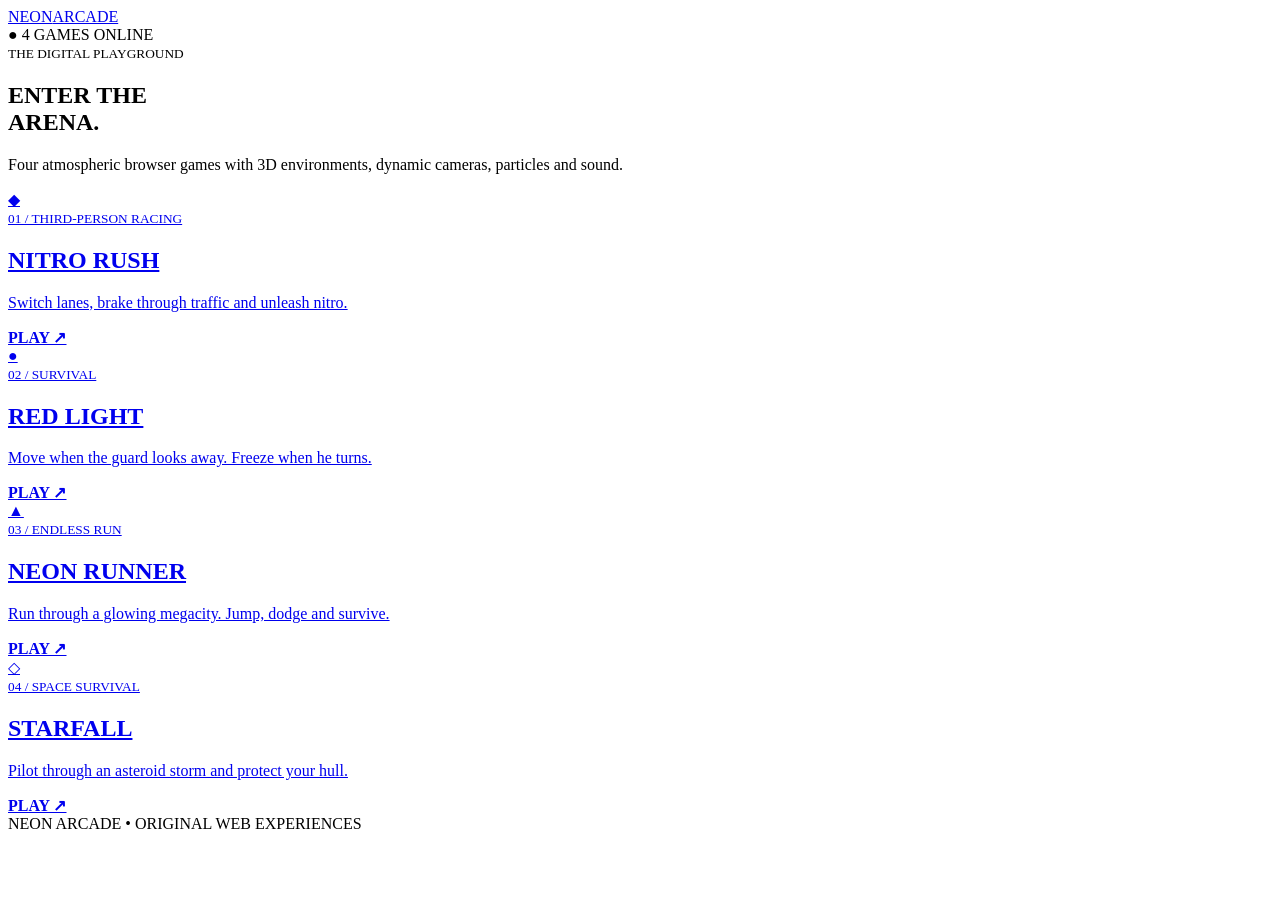
==== index.html @ 2b0072c9 "Add files via upload" ====
<!doctype html><html lang="en"><head><meta charset="utf-8"><meta name="viewport" content="width=device-width,initial-scale=1"><title>Neon Arcade</title><link rel="stylesheet" href="css/main.css"></head><body><div class="glow"></div><header><a class="logo" href="index.html">NEON<span>ARCADE</span></a><div class="live">● 4 GAMES ONLINE</div></header><main><section class="hero"><small>THE DIGITAL PLAYGROUND</small><h1>ENTER THE<br><strong>ARENA.</strong></h1><p>Four atmospheric browser games with 3D environments, dynamic cameras, particles and sound.</p></section><section class="grid">
<a class="card red" href="games/racing.html"><div class="art"><div class="road"></div><div class="car">◆</div></div><div><small>01 / THIRD-PERSON RACING</small><h2>NITRO RUSH</h2><p>Switch lanes, brake through traffic and unleash nitro.</p><b>PLAY ↗</b></div></a>
<a class="card green" href="games/redlight.html"><div class="art"><div class="moon"></div><div class="guard">●</div></div><div><small>02 / SURVIVAL</small><h2>RED LIGHT</h2><p>Move when the guard looks away. Freeze when he turns.</p><b>PLAY ↗</b></div></a>
<a class="card cyan" href="games/runner.html"><div class="art city"><div class="sun"></div><div class="runner">▲</div><div class="blocks"></div></div><div><small>03 / ENDLESS RUN</small><h2>NEON RUNNER</h2><p>Run through a glowing megacity. Jump, dodge and survive.</p><b>PLAY ↗</b></div></a>
<a class="card blue" href="games/asteroids.html"><div class="art space"><div class="planet"></div><div class="ship">◇</div><div class="stars"></div></div><div><small>04 / SPACE SURVIVAL</small><h2>STARFALL</h2><p>Pilot through an asteroid storm and protect your hull.</p><b>PLAY ↗</b></div></a>
</section></main><footer>NEON ARCADE <span>•</span> ORIGINAL WEB EXPERIENCES</footer></body></html>
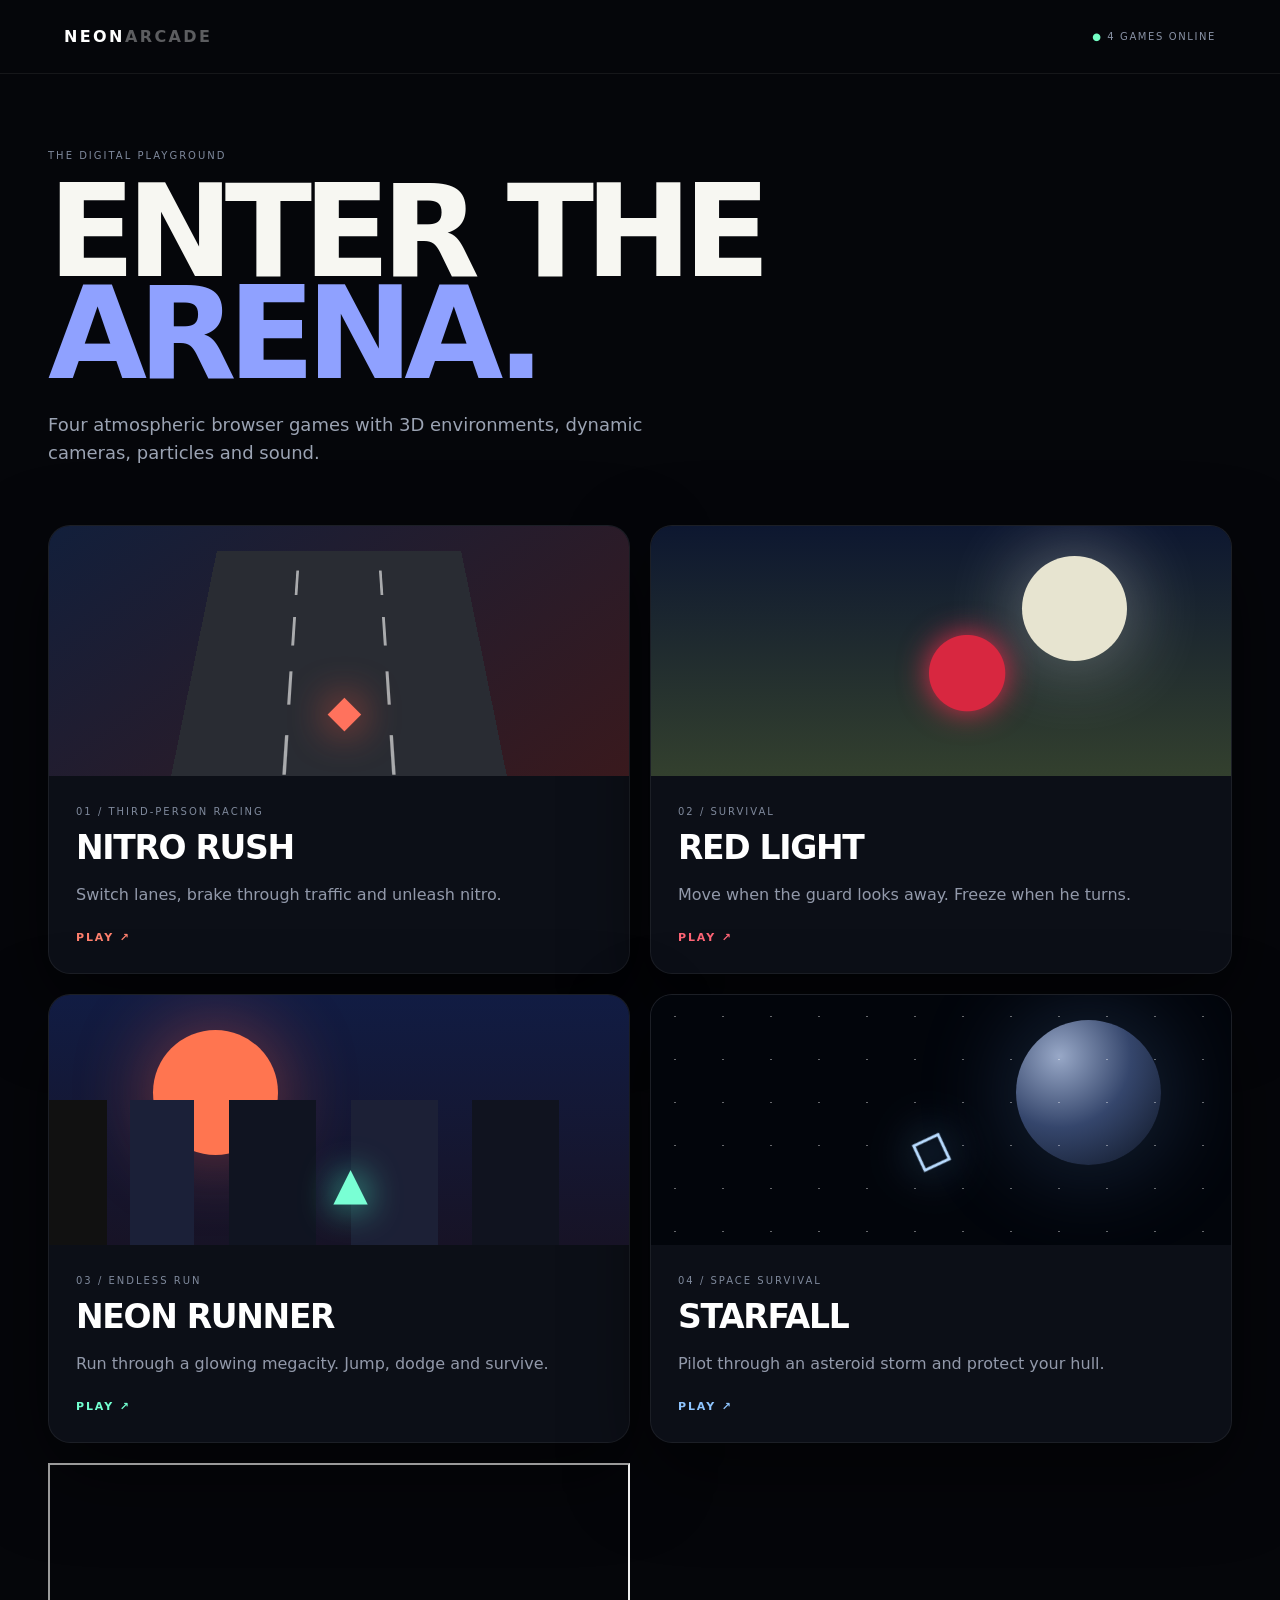
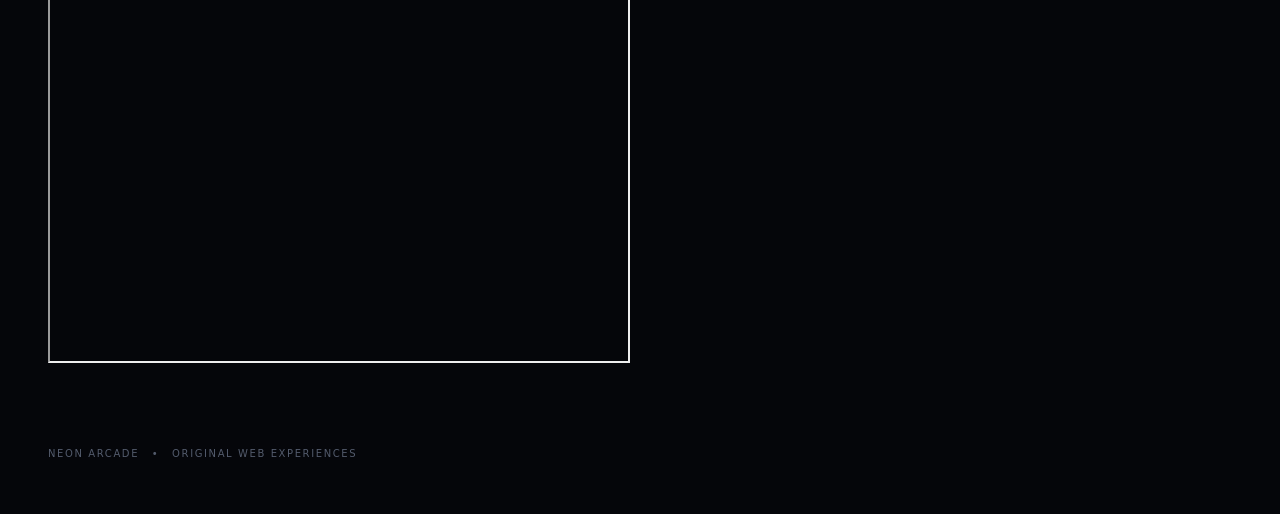
==== commit 4bb77747: "Update index.html" ====
--- a/index.html
+++ b/index.html
@@ -3,4 +3,5 @@
 <a class="card green" href="games/redlight.html"><div class="art"><div class="moon"></div><div class="guard">●</div></div><div><small>02 / SURVIVAL</small><h2>RED LIGHT</h2><p>Move when the guard looks away. Freeze when he turns.</p><b>PLAY ↗</b></div></a>
 <a class="card cyan" href="games/runner.html"><div class="art city"><div class="sun"></div><div class="runner">▲</div><div class="blocks"></div></div><div><small>03 / ENDLESS RUN</small><h2>NEON RUNNER</h2><p>Run through a glowing megacity. Jump, dodge and survive.</p><b>PLAY ↗</b></div></a>
 <a class="card blue" href="games/asteroids.html"><div class="art space"><div class="planet"></div><div class="ship">◇</div><div class="stars"></div></div><div><small>04 / SPACE SURVIVAL</small><h2>STARFALL</h2><p>Pilot through an asteroid storm and protect your hull.</p><b>PLAY ↗</b></div></a>
-</section></main><footer>NEON ARCADE <span>•</span> ORIGINAL WEB EXPERIENCES</footer></body></html>+  <iframe src="https://devdevshq-dev.github.io/Midnight-Racer/" width="100%" height="500" title="Embedded Content"></iframe>
+</section></main><footer>NEON ARCADE <span>•</span> ORIGINAL WEB EXPERIENCES</footer></body></html>
--- a/css/main.css
+++ b/css/main.css
@@ -0,0 +1 @@
+*{box-sizing:border-box}html,body{margin:0;background:#05060a;color:#f7f7f2;font-family:Inter,system-ui,sans-serif}body{min-height:100vh}.glow{position:fixed;inset:-30%;z-index:-1;background:radial-gradient(circle at 18% 18%,#2a3d70 0,transparent 27%),radial-gradient(circle at 82% 75%,#572432 0,transparent 25%);filter:blur(55px);opacity:.6}header{height:74px;border-bottom:1px solid #fff1;display:flex;align-items:center;justify-content:space-between;padding:0 5vw}.logo{color:#fff;text-decoration:none;font-weight:900;letter-spacing:.15em}.logo span{opacity:.35}.live{font-size:10px;letter-spacing:.16em;color:#8992a5}.live:first-letter{color:#74ffc5}main{max-width:1240px;margin:auto;padding:70px 28px}.hero{margin-bottom:58px}.hero small,.card small{font-size:10px;letter-spacing:.2em;color:#7f899c}.hero h1{font-size:clamp(65px,10vw,128px);line-height:.8;letter-spacing:-.07em;margin:18px 0 25px}.hero strong{color:#8fa1ff}.hero p{color:#9ba3b3;max-width:620px;font-size:18px;line-height:1.55}.grid{display:grid;grid-template-columns:1fr 1fr;gap:20px}.card{color:#fff;text-decoration:none;background:#0c0f17;border:1px solid #fff1;border-radius:22px;overflow:hidden;transition:.3s;box-shadow:0 30px 80px #0008}.card:hover{transform:translateY(-8px);border-color:#fff3}.art{height:250px;position:relative;overflow:hidden}.red .art{background:linear-gradient(145deg,#121f3b,#39191d)}.green .art{background:linear-gradient(#0d1730,#33402e)}.cyan .art{background:linear-gradient(#111c43,#171326)}.blue .art{background:#02050b}.road{position:absolute;left:25%;top:-10%;width:50%;height:130%;background:#292c33;transform:perspective(500px) rotateX(35deg)}.road:before,.road:after{content:"";position:absolute;top:0;bottom:0;width:3px;background:repeating-linear-gradient(transparent 0 32px,#fff9 32px 70px)}.road:before{left:33%}.road:after{left:66%}.car{position:absolute;z-index:2;left:48%;bottom:40px;color:#ff725d;font-size:44px;filter:drop-shadow(0 0 20px #ff573f)}.moon{position:absolute;width:105px;height:105px;border-radius:50%;right:18%;top:30px;background:#e7e4d0;box-shadow:0 0 80px #fff6}.guard{position:absolute;left:47%;top:80px;font-size:100px;color:#d82740;text-shadow:0 0 30px #e52d4d}.sun{position:absolute;width:125px;height:125px;border-radius:50%;left:18%;top:35px;background:#ff7550;box-shadow:0 0 80px #ff614c77}.blocks{position:absolute;inset:42% 0 0;background:linear-gradient(90deg,#111 0 10%,transparent 10% 14%,#1b2038 14% 25%,transparent 25% 31%,#101421 31% 46%,transparent 46% 52%,#1c2036 52% 67%,transparent 67% 73%,#10131f 73% 88%,transparent 88%)}.runner{position:absolute;z-index:2;left:49%;bottom:35px;color:#79ffd4;font-size:45px;filter:drop-shadow(0 0 18px #4affca)}.planet{position:absolute;width:145px;height:145px;border-radius:50%;right:12%;top:25px;background:radial-gradient(circle at 30% 25%,#98a8c7,#35466c 48%,#0d1422);box-shadow:0 0 100px #547ebf55}.ship{position:absolute;z-index:2;left:45%;bottom:65px;font-size:55px;color:#b9dcff;transform:rotate(20deg);filter:drop-shadow(0 0 20px #66aeff)}.stars{position:absolute;inset:0;background-image:radial-gradient(#fff 1px,transparent 1px);background-size:48px 43px;opacity:.4}.card>div:last-child{padding:24px 27px 28px}.card h2{font-size:33px;letter-spacing:-.04em;margin:9px 0}.card p{color:#9299aa;line-height:1.5}.card b{display:inline-block;margin-top:8px;font-size:11px;letter-spacing:.17em}.red b{color:#ff806e}.green b{color:#ff6576}.cyan b{color:#72ffd0}.blue b{color:#8fc5ff}footer{max-width:1240px;margin:auto;padding:15px 28px 55px;color:#535b6c;font-size:10px;letter-spacing:.16em}footer span{margin:0 8px}@media(max-width:800px){.grid{grid-template-columns:1fr}.hero{margin-bottom:40px}.hero h1{font-size:70px}}
